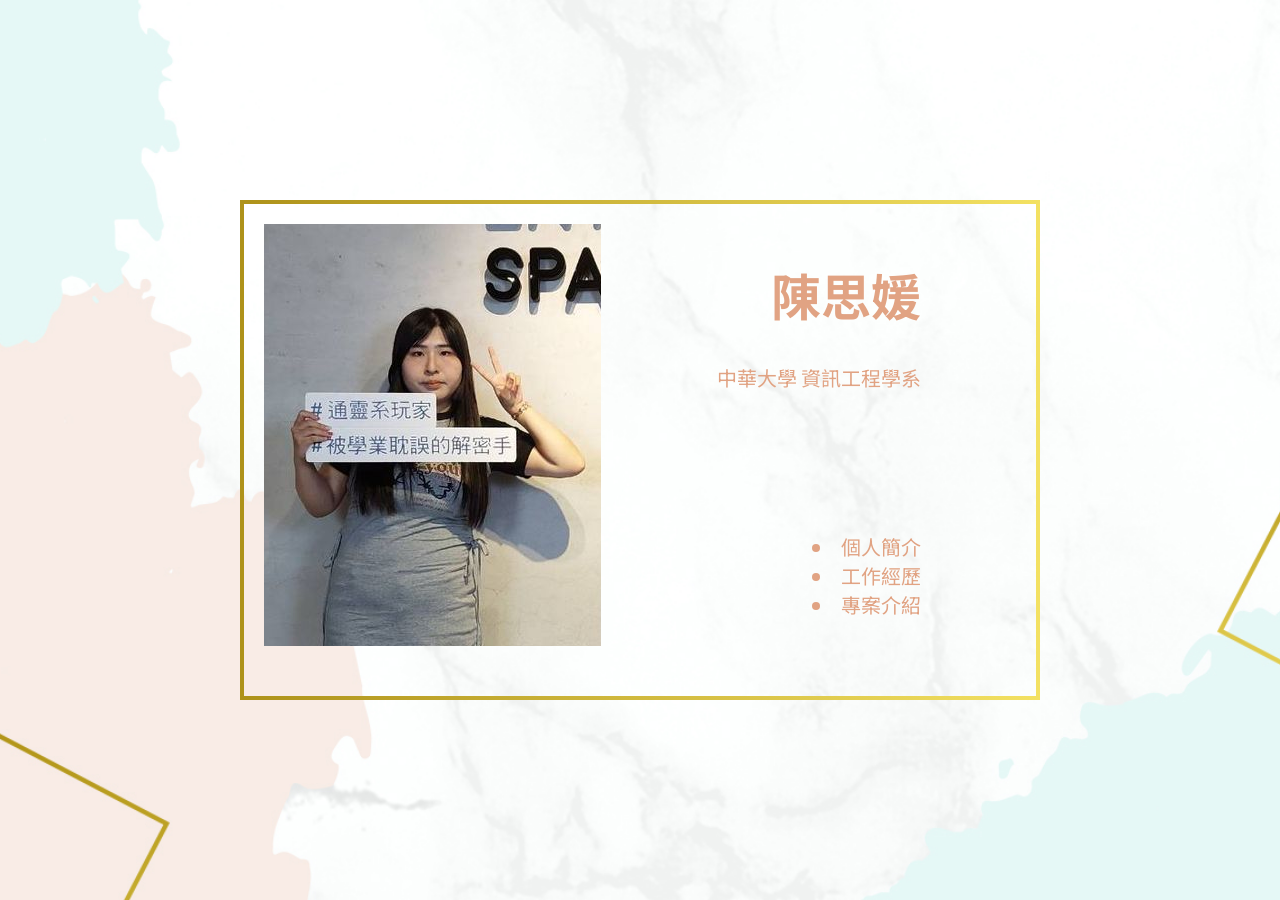
==== index.html @ 64843d7c "[+] 新增面試簡報" ====
<!DOCTYPE html>
<html lang="zh-Hant">
  <head>
    <meta charset="UTF-8" />
    <meta name="viewport" content="width=device-width, initial-scale=1.0" />
    <title>面試簡報</title>
    <link rel="stylesheet" href="style.css" />
    <link
      rel="stylesheet"
      href="https://fonts.googleapis.com/css2?family=Noto+Sans+TC:wght@400;700&display=swap"
    />
  </head>
  <body>
    <!-- 投影片容器 -->
    <div class="slides-container">
      <!-- 第一頁 -->
      <div class="slide active">
        <div id="me" style="display: flex; justify-content: flex-start">
          <img
            src="img/myphoto.png"
            alt="我的照片"
            style="margin-right: 20px"
          />
          <div class="about-me cover">
            <h1>陳思媛</h1>
            <p class="subtitle">中華大學 資訊工程學系</p>
            <div class="spacer"></div>
            <div>
              <ul>
                <li>個人簡介</li>
                <li>工作經歷</li>
                <li>專案介紹</li>
              </ul>
            </div>
          </div>
        </div>
      </div>

      <!-- 第一頁: 個人簡介 -->
      <div class="slide">
        <h2>About MySelf</h2>
        <div class="highlight-block">
          <p>
            我是陳思媛，畢業於中華大學資訊工程學系，求學至今共累積2份科技相關實習與工作經歷，類型包含遊戲軟體開發、IT教育訓練中心工讀生。
          </p>
          <p>
            喜歡學習新事物，大學曾自學Python、C#、Unity等程式語言與軟體，並獨自一人製作1個解謎遊戲。擅長邏輯推理與程式設計，最高紀錄曾1個月完成28項功能。
          </p>
        </div>
        <h2>Education</h2>
        <div class="introduce-item">
          <img src="img/education-icon.png" alt="" class="icon" />
          <p>中華大學 資訊工程學系</p>
        </div>
        <h2>Skill</h2>
        <div class="introduce-item">
          <img src="img/skill-icon.png" alt="" class="icon" />
          <p>‧Unity‧C#‧Html‧Css‧Javascript‧Git‧Svn</p>
        </div>
      </div>

      <!-- 第二頁: 工作經歷 -->
      <div class="slide">
        <h2>Work Experience</h2>
        <div class="experience-item">
          <img src="img/work-icon.png" alt="" class="icon" />
          <p>
            <span style="font-weight: bold"
              >天火數位股份有限公司 - 遊戲工程師</span
            >
            <br /><span class="date-text">OCT 2022 - APR 2024</span
            ><br />擔任遊戲開發工程師，使用C#和Unity開發遊戲前端UI以及系統，並協助維護公司舊專案。
            <br />工作時會和美術、企劃等部門同事進行合作，有豐富的團隊合作經驗。
            <br />每個月都準時完成主管交辦的工作事項。
            <br />在崗期間也常為團隊提出如增加元素、優化、行銷等意見。 <br />
          </p>
        </div>
        <br />
        <div class="experience-item">
          <img src="img/work-icon.png" alt="" class="icon" />
          <p>
            <span style="font-weight: bold">恆逸教育訓練中心 - 資訊工讀生</span>
            <br /><span class="date-text">APR 2017 - APR 2018</span
            ><br />擔任資訊工讀生，協助講師準備上課前置工作、收尾工作、列印教材等等。並完成主管交辦之項目。
          </p>
        </div>
      </div>
      <div class="slide">
        <h2>First Project - MOBA遊戲開發</h2>
        <p class="subtitle">參與內容</p>
        <li class="list">協助重構遊戲底層UI機制</li>
        <li class="list">製作將近10個遊戲新系統</li>
        <li class="list">重構40幾個戰鬥HUD</li>
        <li class="list">協助製作6種語言切換設定</li>
        <li class="list">協助舉辦六都王牌爭霸戰</li>
        <li class="list">製作將近10個遊戲新系統</li>
        <li class="list">協助參與2023電玩電競展並擔任小組組長</li>
        <br />
        <p class="subtitle">專案成績</p>
        <ul>
          <li class="list">獲得2023台灣原創遊戲大賞佳作</li>
          <li class="list">弘光大學電競隊主要練習項目</li>
          <li class="list">粉絲專頁1000多人追蹤</li>
        </ul>
      </div>
      <div class="slide">
        <h2>Second Project - ARPG遊戲專案重啟</h2>
        <p class="subtitle">參與內容</p>
        <li class="list">與台、日、泰3間營運公司合作，依照版本完成甲方需求</li>
        <li class="list">修正2017-2022版本升級帶來的錯誤</li>
        <li class="list">新增新的遊戲登入UI</li>
        <li class="list">協助維護上市專案</li>
        <br />
        <p class="subtitle">專案成績</p>
        <ul>
          <li class="list">日本超過100萬人預約</li>
          <li class="list">日本首日流水超過10萬</li>
        </ul>
      </div>

      <div class="slide">
        <div id="me" style="display: flex; justify-content: flex-start">
          <img
            src="img/myphoto.png"
            alt="我的照片"
            style="margin-right: 20px"
          />
          <div class="about-me last">
            <h1>適任的理由</h1>
            <div class="highlight-block">
              <p>學習速度快、適應能力強，契合企業文化</p>
            </div>
            <br />
            <div class="highlight-block">
              <p>前份工作使用C#，能較快上手維護公司專案，符合職務需要</p>
            </div>
            <br />
            <div class="highlight-block">
              <p>與不同部門合作過，善於團隊合作</p>
            </div>
          </div>
        </div>
      </div>
    </div>

    <script src="script.js"></script>
  </body>
</html>
---- style.css ----
/* 全局樣式 */
html,
body {
  height: 100%;
  margin: 0;
  padding: 0;
}

body {
  background-image: url(img/background.jpg);
  background-repeat: no-repeat;
  background-size: cover;
  background-position: center;
  font-family: "Noto Sans TC", sans-serif; /* 使用 Noto Sans TC 思源黑體 */
  display: flex;
  justify-content: center;
  align-items: center;
}

.slides-container {
  position: relative;
  width: 800px;
  height: 500px;
  background-size: cover;
  background-position: center;
  overflow: hidden;
  /* 移除 margin:auto; 因為 flex 居中 */
}

.slide {
  width: 100%;
  height: 100%;
  position: absolute;
  top: 0;
  left: 100%;
  transition: left 0.5s ease-in-out;
  padding: 20px;
  box-sizing: border-box;
  border: 4px solid;
  border-image: linear-gradient(to right, #ae921a, #f3e162) 1;
}

.slide.active {
  left: 0;
}

.slide h1 {
  color: #e1a383;
  font-size: 50px;
}

.slide h2 {
  color: #e1a383;
  font-size: 35px;
  margin: 10px 0px;
}

.slide p.subtitle {
  color: #e1a383;
  font-size: 20px;
}

.slide p {
  color: #858585;
  font-size: 17px;
  margin: 10px 0px;
}

.about-me.cover {
  width: 300px;
  color: #e1a383;
  text-align: right;
}

.slide img {
  max-width: 100%;
  height: auto;
}

.spacer {
  height: 100px;
  background-color: transparent;
  margin: 20px 0;
}

.highlight-block {
  background-color: #e1a383; /* 背景顏色 */
  border-radius: 15px; /* 圓角半徑 */
  padding: 10px; /* 內邊距，確保文本不會緊貼邊緣 */
  margin: 0;
  box-shadow: 0 2px 4px rgba(0, 0, 0, 0.1);
}

.highlight-block p {
  color: #ffffff;
}

.introduce-item {
  display: flex;
  align-items: center; /* 垂直居中對齊 */
}

.icon {
  height: 30px;
  width: 30px;
  margin-right: 5px;
}

.experience-item {
  display: flex;
  align-items: flex-start; /* 將內容對齊頂部 */
}

.experience-item p {
  margin: 0; /* 移除 p 元素的默認外邊距 */
}

.date-text {
  font-size: 15px;
  color: #b4b2b2;
}

ul {
  list-style-position: inside;
  padding: 0;
  margin: 0;
  font-size: 20px;
}

li.list {
  color: #858585;
  padding: 1px;
  font-size: 17px;
}

.about-me.last {
  color: #e1a383;
  text-align: left;
}
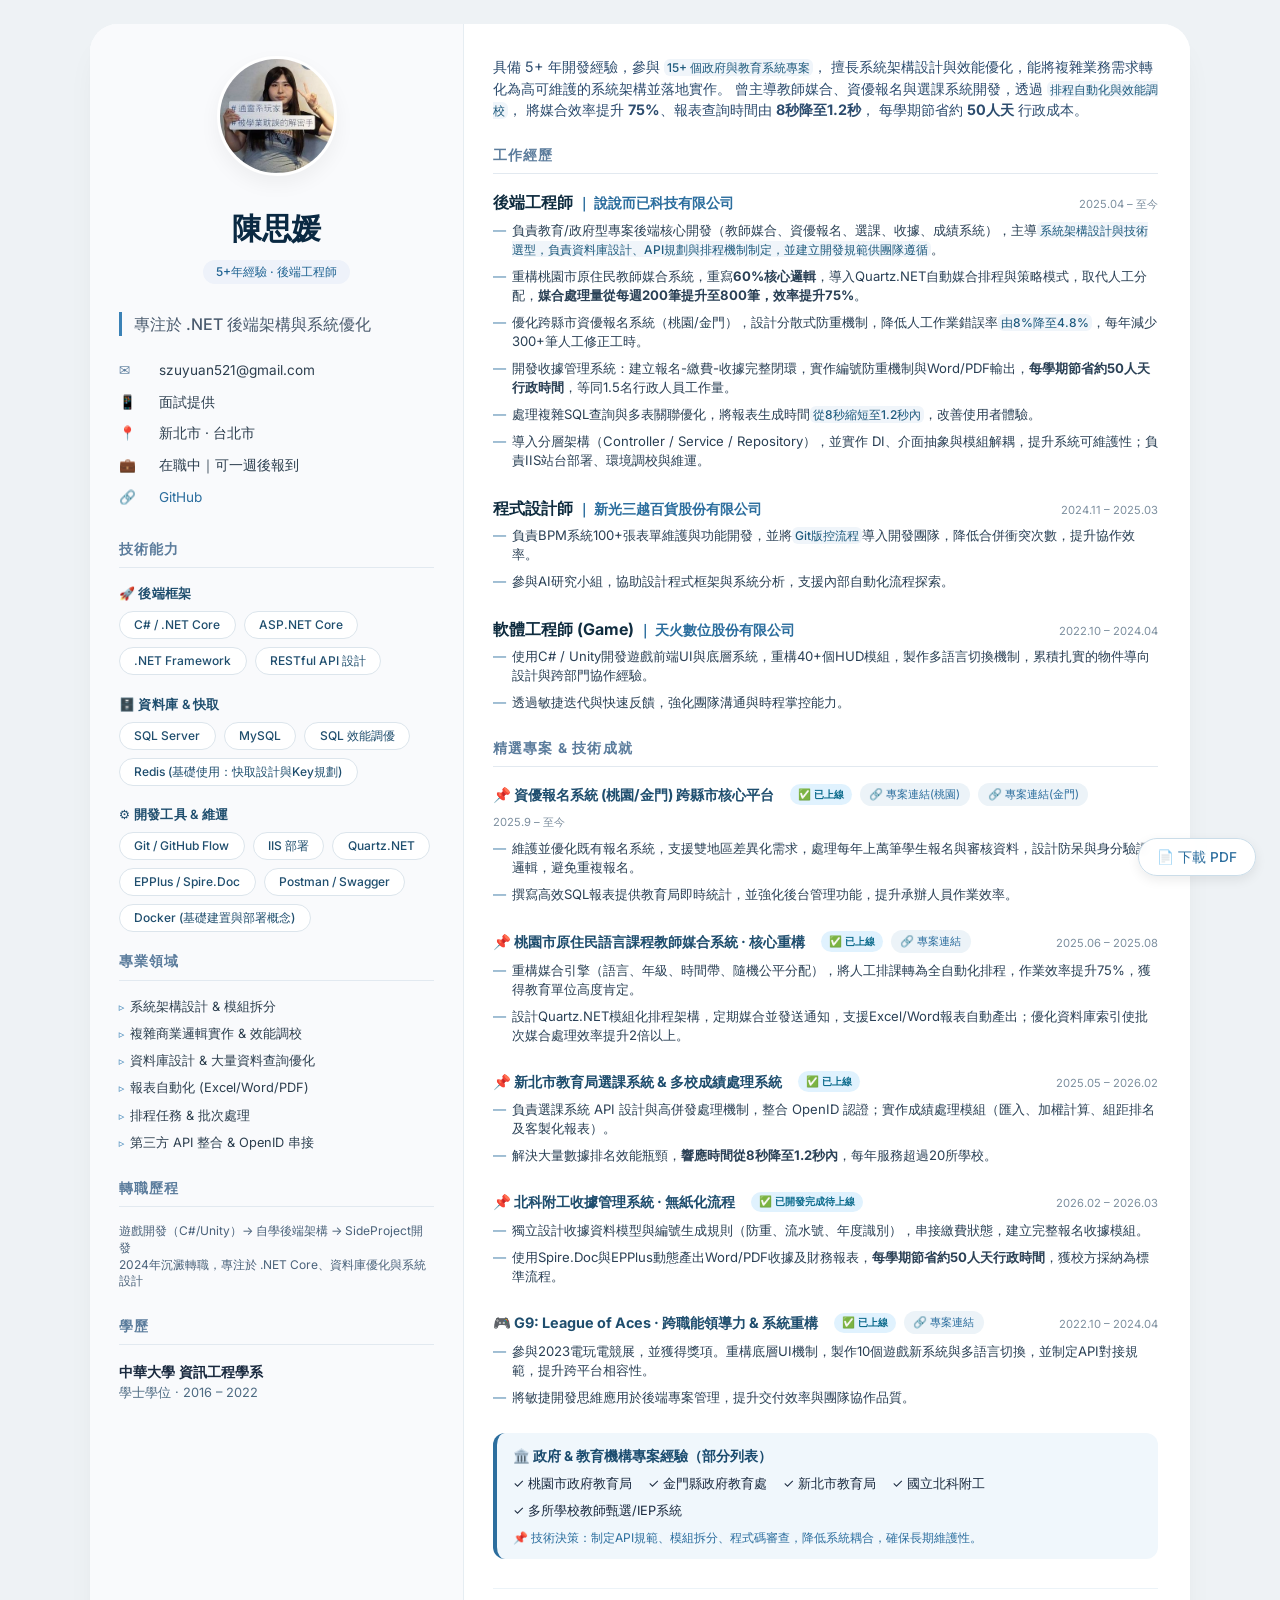
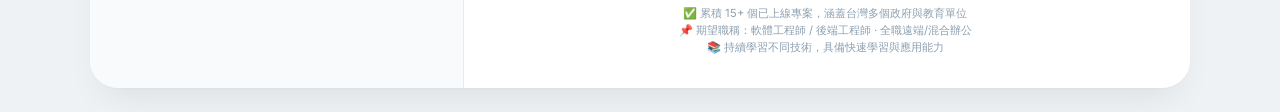
==== commit fd66e918: "[!] 更新網頁名稱" ====
--- a/index.html
+++ b/index.html
@@ -1,148 +1,799 @@
 <!DOCTYPE html>
-<html lang="zh-Hant">
+<html lang="zh-TW">
   <head>
     <meta charset="UTF-8" />
-    <meta name="viewport" content="width=device-width, initial-scale=1.0" />
-    <title>面試簡報</title>
-    <link rel="stylesheet" href="style.css" />
+    <meta
+      name="viewport"
+      content="width=device-width, initial-scale=1.0, viewport-fit=cover"
+    />
+    <title>陳思媛 · 後端工程師履歷</title>
+    <link rel="preconnect" href="https://fonts.googleapis.com" />
+    <link rel="preconnect" href="https://fonts.gstatic.com" crossorigin />
     <link
+      href="https://fonts.googleapis.com/css2?family=Inter:opsz,wght@14..32,300;14..32,400;14..32,500;14..32,600;14..32,700&display=swap"
       rel="stylesheet"
-      href="https://fonts.googleapis.com/css2?family=Noto+Sans+TC:wght@400;700&display=swap"
     />
+    <style>
+      * {
+        margin: 0;
+        padding: 0;
+        box-sizing: border-box;
+      }
+
+      body {
+        background: #eef2f5;
+        font-family: "Inter", system-ui, -apple-system, "Segoe UI", Roboto,
+          "Helvetica Neue", sans-serif;
+        line-height: 1.5;
+        color: #1a2a3f;
+        padding: 24px 16px;
+      }
+
+      .resume {
+        max-width: 1100px;
+        margin: 0 auto;
+        background: #ffffff;
+        border-radius: 28px;
+        box-shadow: 0 20px 35px -12px rgba(0, 0, 0, 0.08),
+          0 1px 2px rgba(0, 0, 0, 0.02);
+        overflow: hidden;
+      }
+
+      /* PDF 按鈕固定右下角，不遮擋內容 */
+      .pdf-btn {
+        position: fixed;
+        bottom: 24px;
+        right: 24px;
+        background: rgba(255, 255, 255, 0.95);
+        backdrop-filter: blur(4px);
+        border: 1px solid #cbdde9;
+        border-radius: 40px;
+        padding: 8px 18px;
+        font-size: 0.85rem;
+        font-weight: 500;
+        color: #2c6e9e;
+        cursor: pointer;
+        transition: 0.2s;
+        z-index: 1000;
+        text-decoration: none;
+        display: inline-flex;
+        align-items: center;
+        gap: 8px;
+        font-family: inherit;
+        box-shadow: 0 4px 12px rgba(0, 0, 0, 0.08);
+      }
+      .pdf-btn:hover {
+        background: #eef2f5;
+        border-color: #8fb4cf;
+        box-shadow: 0 6px 14px rgba(0, 0, 0, 0.1);
+      }
+      @media print {
+        .pdf-btn {
+          display: none;
+        }
+        body {
+          padding: 0;
+          background: white;
+        }
+        .resume {
+          box-shadow: none;
+          border-radius: 0;
+        }
+        .sidebar {
+          -webkit-print-color-adjust: exact;
+          print-color-adjust: exact;
+        }
+      }
+
+      .resume-inner {
+        display: grid;
+        grid-template-columns: 34% 66%;
+      }
+
+      .sidebar {
+        background: #f9fafc;
+        padding: 2rem 1.8rem;
+        border-right: 1px solid #e6edf2;
+      }
+
+      .main {
+        padding: 2rem 2rem 2rem 1.8rem;
+        background: #ffffff;
+      }
+
+      .avatar {
+        text-align: center;
+        margin-bottom: 1.5rem;
+      }
+      .avatar-img {
+        width: 120px;
+        height: 120px;
+        object-fit: cover;
+        border-radius: 50%;
+        border: 3px solid white;
+        box-shadow: 0 8px 20px rgba(0, 0, 0, 0.05);
+        background: #e2e8f0;
+      }
+      .avatar-placeholder {
+        width: 120px;
+        height: 120px;
+        background: #dce5ec;
+        border-radius: 50%;
+        margin: 0 auto;
+        display: flex;
+        align-items: center;
+        justify-content: center;
+        color: #7f8c8d;
+        font-size: 0.8rem;
+      }
+
+      .name-title h1 {
+        font-size: 1.9rem;
+        font-weight: 700;
+        letter-spacing: -0.02em;
+        color: #0a2942;
+        margin-bottom: 0.4rem;
+        text-align: center;
+      }
+
+      .badge {
+        display: inline-block;
+        background: #eef2fa;
+        color: #1f6392;
+        font-size: 0.75rem;
+        font-weight: 500;
+        padding: 0.2rem 0.8rem;
+        border-radius: 20px;
+        margin-bottom: 1rem;
+      }
+
+      .title {
+        font-size: 1rem;
+        font-weight: 500;
+        color: #4a5b6e;
+        border-left: 3px solid #3b82b6;
+        padding-left: 0.75rem;
+        margin: 0.75rem 0 1rem 0;
+      }
+
+      .contact-info {
+        margin: 1.5rem 0 2rem 0;
+      }
+
+      .contact-item {
+        display: flex;
+        align-items: center;
+        gap: 0.75rem;
+        font-size: 0.85rem;
+        color: #2c3e4e;
+        margin-bottom: 0.7rem;
+        flex-wrap: wrap;
+      }
+
+      .contact-icon {
+        min-width: 28px;
+        color: #5e7e9e;
+      }
+
+      .section-title {
+        font-weight: 700;
+        font-size: 0.85rem;
+        text-transform: uppercase;
+        letter-spacing: 1.2px;
+        color: #5b7c9c;
+        margin: 1.6rem 0 1rem 0;
+        border-bottom: 1.5px solid #e2e9f0;
+        padding-bottom: 0.5rem;
+      }
+
+      .skill-group {
+        margin-bottom: 1.2rem;
+      }
+      .skill-group-title {
+        font-weight: 600;
+        font-size: 0.8rem;
+        color: #1f4e6e;
+        margin-bottom: 0.5rem;
+        letter-spacing: 0.3px;
+      }
+      .skill-tags {
+        display: flex;
+        flex-wrap: wrap;
+        gap: 8px;
+      }
+      .skill-tag {
+        background: white;
+        border: 1px solid #dce5ec;
+        padding: 0.25rem 0.9rem;
+        border-radius: 30px;
+        font-size: 0.75rem;
+        font-weight: 500;
+        color: #1f4e6e;
+      }
+      .skill-tag.self-learn {
+        background: #f0f5fa;
+        border-color: #cbdde9;
+        font-style: normal;
+        position: relative;
+      }
+      .tech-list {
+        list-style: none;
+        margin-top: 0.5rem;
+      }
+      .tech-list li {
+        font-size: 0.8rem;
+        margin-bottom: 0.5rem;
+        color: #2c3e4e;
+        display: flex;
+        align-items: baseline;
+        gap: 6px;
+      }
+      .tech-list li::before {
+        content: "▹";
+        color: #3b82b6;
+        font-size: 0.7rem;
+      }
+
+      .job-item,
+      .project-item {
+        margin-bottom: 1.6rem;
+      }
+
+      .job-header {
+        display: flex;
+        justify-content: space-between;
+        align-items: baseline;
+        flex-wrap: wrap;
+        margin-bottom: 0.3rem;
+        gap: 6px;
+      }
+
+      .job-title {
+        font-weight: 700;
+        font-size: 1rem;
+        color: #0f2c3f;
+      }
+
+      .company {
+        font-weight: 600;
+        color: #2c6e9e;
+        font-size: 0.85rem;
+      }
+
+      .date {
+        font-size: 0.7rem;
+        color: #7d8f9f;
+        font-weight: 400;
+        white-space: nowrap;
+      }
+
+      .job-description ul,
+      .project-description ul {
+        list-style: none;
+        margin-top: 0.4rem;
+      }
+
+      .job-description li,
+      .project-description li {
+        font-size: 0.82rem;
+        color: #2a4055;
+        margin-bottom: 0.5rem;
+        position: relative;
+        padding-left: 1.2rem;
+        line-height: 1.45;
+      }
+
+      .job-description li::before,
+      .project-description li::before {
+        content: "—";
+        position: absolute;
+        left: 0;
+        color: #6797b9;
+        font-weight: 500;
+      }
+
+      .highlight {
+        background: #f0f5fa;
+        padding: 0.05rem 0.2rem;
+        border-radius: 6px;
+        font-weight: 500;
+        font-size: 0.75rem;
+        color: #1e5a7d;
+      }
+
+      .live-badge {
+        background: #e0f2fe;
+        color: #0c6b8c;
+        font-size: 0.65rem;
+        font-weight: 600;
+        padding: 0.15rem 0.5rem;
+        border-radius: 30px;
+        margin-left: 0.5rem;
+        vertical-align: middle;
+        display: inline-block;
+      }
+
+      .project-header {
+        display: flex;
+        justify-content: space-between;
+        flex-wrap: wrap;
+        align-items: baseline;
+        margin-bottom: 0.5rem;
+        gap: 8px;
+      }
+
+      .project-name {
+        font-weight: 700;
+        font-size: 0.9rem;
+        color: #1f4e6e;
+        display: flex;
+        align-items: center;
+        flex-wrap: wrap;
+        gap: 8px;
+      }
+
+      .project-link {
+        font-size: 0.7rem;
+        font-weight: normal;
+        background: #ecf3f8;
+        padding: 0.2rem 0.6rem;
+        border-radius: 30px;
+        text-decoration: none;
+        color: #2c6e9e;
+        transition: 0.2s;
+      }
+      .project-link:hover {
+        background: #d4e2ed;
+        color: #0f4c6e;
+      }
+
+      .footer-note {
+        margin-top: 1.8rem;
+        font-size: 0.7rem;
+        color: #8da0b0;
+        text-align: center;
+        border-top: 1px solid #ecf3f8;
+        padding-top: 1rem;
+      }
+
+      @media (max-width: 780px) {
+        body {
+          padding: 16px;
+        }
+        .resume-inner {
+          grid-template-columns: 1fr;
+        }
+        .sidebar {
+          border-right: 0;
+          border-bottom: 1px solid #e6edf2;
+          padding: 1.5rem;
+        }
+        .main {
+          padding: 1.5rem;
+        }
+        .name-title h1 {
+          font-size: 1.7rem;
+        }
+        .avatar-img {
+          width: 100px;
+          height: 100px;
+        }
+        .date {
+          white-space: normal;
+        }
+        /* 手機上按鈕稍微縮小間距 */
+        .pdf-btn {
+          bottom: 16px;
+          right: 16px;
+          padding: 6px 14px;
+          font-size: 0.75rem;
+        }
+      }
+    </style>
   </head>
   <body>
-    <!-- 投影片容器 -->
-    <div class="slides-container">
-      <!-- 第一頁 -->
-      <div class="slide active">
-        <div id="me" style="display: flex; justify-content: flex-start">
-          <img
-            src="img/myphoto.png"
-            alt="我的照片"
-            style="margin-right: 20px"
-          />
-          <div class="about-me cover">
+    <div class="resume">
+      <div class="pdf-btn" id="printResumeBtn">📄 下載 PDF</div>
+      <div class="resume-inner">
+        <!-- 左側欄 -->
+        <div class="sidebar">
+          <div class="avatar">
+            <img
+              class="avatar-img"
+              src="img/headshot.png"
+              alt="陳思媛"
+              onerror="this.onerror=null; this.parentElement.innerHTML='<div class=\'avatar-placeholder\'><span>📷 陳思媛</span></div>';"
+            />
+          </div>
+          <div class="name-title">
             <h1>陳思媛</h1>
-            <p class="subtitle">中華大學 資訊工程學系</p>
-            <div class="spacer"></div>
-            <div>
+            <div style="text-align: center">
+              <span class="badge">5+年經驗 · 後端工程師</span>
+            </div>
+            <div class="title">專注於 .NET 後端架構與系統優化</div>
+          </div>
+
+          <div class="contact-info">
+            <div class="contact-item">
+              <span class="contact-icon">✉️</span> szuyuan521@gmail.com
+            </div>
+            <div class="contact-item">
+              <span class="contact-icon">📱</span> 面試提供
+            </div>
+            <div class="contact-item">
+              <span class="contact-icon">📍</span> 新北市 · 台北市
+            </div>
+            <div class="contact-item">
+              <span class="contact-icon">💼</span> 在職中｜可一週後報到
+            </div>
+            <div class="contact-item">
+              <span class="contact-icon">🔗</span>
+              <a
+                href="https://github.com/szuyuan521"
+                style="text-decoration: none; color: #2c6e9e"
+                target="_blank"
+                >GitHub</a
+              >
+            </div>
+          </div>
+
+          <!-- 技能分組 -->
+          <div class="section-title">技術能力</div>
+
+          <div class="skill-group">
+            <div class="skill-group-title">🚀 後端框架</div>
+            <div class="skill-tags">
+              <span class="skill-tag">C# / .NET Core</span>
+              <span class="skill-tag">ASP.NET Core</span>
+              <span class="skill-tag">.NET Framework</span>
+              <span class="skill-tag">RESTful API 設計</span>
+            </div>
+          </div>
+
+          <div class="skill-group">
+            <div class="skill-group-title">🗄️ 資料庫 & 快取</div>
+            <div class="skill-tags">
+              <span class="skill-tag">SQL Server</span>
+              <span class="skill-tag">MySQL</span>
+              <span class="skill-tag">SQL 效能調優</span>
+              <span class="skill-tag">Redis (基礎使用：快取設計與Key規劃)</span>
+            </div>
+          </div>
+
+          <div class="skill-group">
+            <div class="skill-group-title">⚙️ 開發工具 & 維運</div>
+            <div class="skill-tags">
+              <span class="skill-tag">Git / GitHub Flow</span>
+              <span class="skill-tag">IIS 部署</span>
+              <span class="skill-tag">Quartz.NET</span>
+              <span class="skill-tag">EPPlus / Spire.Doc</span>
+              <span class="skill-tag">Postman / Swagger</span>
+              <span class="skill-tag skill-tag"
+                >Docker (基礎建置與部署概念)</span
+              >
+            </div>
+          </div>
+
+          <div class="section-title" style="margin-top: 1rem">專業領域</div>
+          <ul class="tech-list">
+            <li>系統架構設計 & 模組拆分</li>
+            <li>複雜商業邏輯實作 & 效能調校</li>
+            <li>資料庫設計 & 大量資料查詢優化</li>
+            <li>報表自動化 (Excel/Word/PDF)</li>
+            <li>排程任務 & 批次處理</li>
+            <li>第三方 API 整合 & OpenID 串接</li>
+          </ul>
+
+          <div class="section-title">轉職歷程</div>
+          <div
+            style="
+              font-size: 0.75rem;
+              color: #4a627a;
+              margin-bottom: 1rem;
+              line-height: 1.4;
+            "
+          >
+            遊戲開發（C#/Unity）→ 自學後端架構 → SideProject開發<br />
+            2024年沉澱轉職，專注於 .NET Core、資料庫優化與系統設計
+          </div>
+
+          <div class="section-title">學歷</div>
+          <div style="margin-top: 0.2rem">
+            <div style="font-weight: 600; font-size: 0.9rem">
+              中華大學 資訊工程學系
+            </div>
+            <div style="font-size: 0.8rem; color: #4d6a82">
+              學士學位 · 2016 – 2022
+            </div>
+          </div>
+        </div>
+
+        <!-- 右側主要內容 -->
+        <div class="main">
+          <div style="margin-bottom: 1.5rem">
+            <p style="font-size: 0.9rem; color: #2c4c6e; line-height: 1.5">
+              具備 5+ 年開發經驗，參與
+              <strong class="highlight">15+ 個政府與教育系統專案</strong>，
+              擅長系統架構設計與效能優化，能將複雜業務需求轉化為高可維護的系統架構並落地實作。
+              曾主導教師媒合、資優報名與選課系統開發，透過
+              <span class="highlight">排程自動化與效能調校</span>，
+              將媒合效率提升 <strong>75%</strong>、報表查詢時間由
+              <strong>8秒降至1.2秒</strong>， 每學期節省約
+              <strong>50人天</strong> 行政成本。
+            </p>
+          </div>
+
+          <div class="section-title" style="margin-top: 0">工作經歷</div>
+
+          <div class="job-item">
+            <div class="job-header">
+              <div>
+                <span class="job-title">後端工程師</span>
+                <span class="company">｜ 說說而已科技有限公司</span>
+              </div>
+              <div class="date">2025.04 – 至今</div>
+            </div>
+            <div class="job-description">
               <ul>
-                <li>個人簡介</li>
-                <li>工作經歷</li>
-                <li>專案介紹</li>
+                <li>
+                  負責教育/政府型專案後端核心開發（教師媒合、資優報名、選課、收據、成績系統），主導<span
+                    class="highlight"
+                    >系統架構設計與技術選型，負責資料庫設計、API規劃與排程機制制定，並建立開發規範供團隊遵循</span
+                  >。
+                </li>
+                <li>
+                  重構桃園市原住民教師媒合系統，重寫<strong>60%核心邏輯</strong>，導入Quartz.NET自動媒合排程與策略模式，取代人工分配，<strong>媒合處理量從每週200筆提升至800筆，效率提升75%</strong>。
+                </li>
+                <li>
+                  優化跨縣市資優報名系統（桃園/金門），設計分散式防重機制，降低人工作業錯誤率<span
+                    class="highlight"
+                    >由8%降至4.8%</span
+                  >，每年減少300+筆人工修正工時。
+                </li>
+                <li>
+                  開發收據管理系統：建立報名-繳費-收據完整閉環，實作編號防重機制與Word/PDF輸出，<strong>每學期節省約50人天行政時間</strong>，等同1.5名行政人員工作量。
+                </li>
+                <li>
+                  處理複雜SQL查詢與多表關聯優化，將報表生成時間<span
+                    class="highlight"
+                    >從8秒縮短至1.2秒內</span
+                  >，改善使用者體驗。
+                </li>
+                <li>
+                  導入分層架構（Controller / Service / Repository），並實作
+                  DI、介面抽象與模組解耦，提升系統可維護性；負責IIS站台部署、環境調校與維運。
+                </li>
               </ul>
             </div>
           </div>
-        </div>
-      </div>
-
-      <!-- 第一頁: 個人簡介 -->
-      <div class="slide">
-        <h2>About MySelf</h2>
-        <div class="highlight-block">
-          <p>
-            我是陳思媛，畢業於中華大學資訊工程學系，求學至今共累積2份科技相關實習與工作經歷，類型包含遊戲軟體開發、IT教育訓練中心工讀生。
-          </p>
-          <p>
-            喜歡學習新事物，大學曾自學Python、C#、Unity等程式語言與軟體，並獨自一人製作1個解謎遊戲。擅長邏輯推理與程式設計，最高紀錄曾1個月完成28項功能。
-          </p>
-        </div>
-        <h2>Education</h2>
-        <div class="introduce-item">
-          <img src="img/education-icon.png" alt="" class="icon" />
-          <p>中華大學 資訊工程學系</p>
-        </div>
-        <h2>Skill</h2>
-        <div class="introduce-item">
-          <img src="img/skill-icon.png" alt="" class="icon" />
-          <p>‧Unity‧C#‧Html‧Css‧Javascript‧Git‧Svn</p>
-        </div>
-      </div>
-
-      <!-- 第二頁: 工作經歷 -->
-      <div class="slide">
-        <h2>Work Experience</h2>
-        <div class="experience-item">
-          <img src="img/work-icon.png" alt="" class="icon" />
-          <p>
-            <span style="font-weight: bold"
-              >天火數位股份有限公司 - 遊戲工程師</span
+
+          <div class="job-item">
+            <div class="job-header">
+              <div>
+                <span class="job-title">程式設計師</span>
+                <span class="company">｜ 新光三越百貨股份有限公司</span>
+              </div>
+              <div class="date">2024.11 – 2025.03</div>
+            </div>
+            <div class="job-description">
+              <ul>
+                <li>
+                  負責BPM系統100+張表單維護與功能開發，並將<span
+                    class="highlight"
+                    >Git版控流程</span
+                  >導入開發團隊，降低合併衝突次數，提升協作效率。
+                </li>
+                <li>
+                  參與AI研究小組，協助設計程式框架與系統分析，支援內部自動化流程探索。
+                </li>
+              </ul>
+            </div>
+          </div>
+
+          <div class="job-item">
+            <div class="job-header">
+              <div>
+                <span class="job-title">軟體工程師 (Game)</span>
+                <span class="company">｜ 天火數位股份有限公司</span>
+              </div>
+              <div class="date">2022.10 – 2024.04</div>
+            </div>
+            <div class="job-description">
+              <ul>
+                <li>
+                  使用C# /
+                  Unity開發遊戲前端UI與底層系統，重構40+個HUD模組，製作多語言切換機制，累積扎實的物件導向設計與跨部門協作經驗。
+                </li>
+                <li>透過敏捷迭代與快速反饋，強化團隊溝通與時程掌控能力。</li>
+              </ul>
+            </div>
+          </div>
+
+          <div class="section-title">精選專案 & 技術成就</div>
+
+          <!-- 1. 資優報名系統 -->
+          <div class="project-item">
+            <div class="project-header">
+              <div class="project-name">
+                📌 資優報名系統 (桃園/金門) 跨縣市核心平台
+                <span class="live-badge">✅ 已上線</span>
+                <a
+                  class="project-link"
+                  href="https://www.giftedness.tyc.edu.tw/"
+                  target="_blank"
+                  rel="noopener noreferrer"
+                  >🔗 專案連結(桃園)</a
+                >
+                <a
+                  class="project-link"
+                  href="https://gti.km.edu.tw/"
+                  target="_blank"
+                  rel="noopener noreferrer"
+                  >🔗 專案連結(金門)</a
+                >
+              </div>
+              <div class="date">2025.9 – 至今</div>
+            </div>
+            <div class="project-description">
+              <ul>
+                <li>
+                  維護並優化既有報名系統，支援雙地區差異化需求，處理每年上萬筆學生報名與審核資料，設計防呆與身分驗證邏輯，避免重複報名。
+                </li>
+                <li>
+                  撰寫高效SQL報表提供教育局即時統計，並強化後台管理功能，提升承辦人員作業效率。
+                </li>
+              </ul>
+            </div>
+          </div>
+
+          <!-- 2. 教師媒合系統 -->
+          <div class="project-item">
+            <div class="project-header">
+              <div class="project-name">
+                📌 桃園市原住民語言課程教師媒合系統 · 核心重構
+                <span class="live-badge">✅ 已上線</span>
+                <a
+                  class="project-link"
+                  href="https://match.caes.tyc.edu.tw/"
+                  target="_blank"
+                  rel="noopener noreferrer"
+                  >🔗 專案連結</a
+                >
+              </div>
+              <div class="date">2025.06 – 2025.08</div>
+            </div>
+            <div class="project-description">
+              <ul>
+                <li>
+                  重構媒合引擎（語言、年級、時間帶、隨機公平分配），將人工排課轉為全自動化排程，作業效率提升75%，獲得教育單位高度肯定。
+                </li>
+                <li>
+                  設計Quartz.NET模組化排程架構，定期媒合並發送通知，支援Excel/Word報表自動產出；優化資料庫索引使批次媒合處理效率提升2倍以上。
+                </li>
+              </ul>
+            </div>
+          </div>
+
+          <!-- 3. 選課 & 成績系統 -->
+          <div class="project-item">
+            <div class="project-header">
+              <div class="project-name">
+                📌 新北市教育局選課系統 & 多校成績處理系統
+                <span class="live-badge">✅ 已上線</span>
+              </div>
+              <div class="date">2025.05 – 2026.02</div>
+            </div>
+            <div class="project-description">
+              <ul>
+                <li>
+                  負責選課系統 API 設計與高併發處理機制，整合 OpenID
+                  認證；實作成績處理模組（匯入、加權計算、組距排名及客製化報表）。
+                </li>
+                <li>
+                  解決大量數據排名效能瓶頸，<strong>響應時間從8秒降至1.2秒內</strong>，每年服務超過20所學校。
+                </li>
+              </ul>
+            </div>
+          </div>
+
+          <!-- 4. 收據系統 -->
+          <div class="project-item">
+            <div class="project-header">
+              <div class="project-name">
+                📌 北科附工收據管理系統 · 無紙化流程
+                <span class="live-badge">✅ 已開發完成待上線</span>
+              </div>
+              <div class="date">2026.02 – 2026.03</div>
+            </div>
+            <div class="project-description">
+              <ul>
+                <li>
+                  獨立設計收據資料模型與編號生成規則（防重、流水號、年度識別），串接繳費狀態，建立完整報名收據模組。
+                </li>
+                <li>
+                  使用Spire.Doc與EPPlus動態產出Word/PDF收據及財務報表，<strong>每學期節省約50人天行政時間</strong>，獲校方採納為標準流程。
+                </li>
+              </ul>
+            </div>
+          </div>
+
+          <!-- 5. 遊戲專案 -->
+          <div class="project-item">
+            <div class="project-header">
+              <div class="project-name">
+                🎮 G9: League of Aces · 跨職能領導力 & 系統重構
+                <span class="live-badge">✅ 已上線</span>
+                <a
+                  class="project-link"
+                  href="https://store.steampowered.com/app/2247200/G9League_of_Aces/"
+                  target="_blank"
+                  rel="noopener noreferrer"
+                  >🔗 專案連結</a
+                >
+              </div>
+              <div class="date">2022.10 – 2024.04</div>
+            </div>
+            <div class="project-description">
+              <ul>
+                <li>
+                  參與2023電玩電競展，並獲得獎項。重構底層UI機制，製作10個遊戲新系統與多語言切換，並制定API對接規範，提升跨平台相容性。
+                </li>
+                <li>
+                  將敏捷開發思維應用於後端專案管理，提升交付效率與團隊協作品質。
+                </li>
+              </ul>
+            </div>
+          </div>
+
+          <!-- 政府專案與架構能力合併區塊 -->
+          <div
+            style="
+              margin-top: 1rem;
+              background: #f0f7fc;
+              border-left: 4px solid #2c6e9e;
+              padding: 0.8rem 1rem;
+              border-radius: 12px;
+            "
+          >
+            <div style="font-weight: 700; font-size: 0.85rem; color: #1a4b6e">
+              🏛️ 政府 & 教育機構專案經驗（部分列表）
+            </div>
+            <ul
+              style="
+                margin-top: 8px;
+                list-style: none;
+                display: flex;
+                flex-wrap: wrap;
+                gap: 8px 16px;
+              "
             >
-            <br /><span class="date-text">OCT 2022 - APR 2024</span
-            ><br />擔任遊戲開發工程師，使用C#和Unity開發遊戲前端UI以及系統，並協助維護公司舊專案。
-            <br />工作時會和美術、企劃等部門同事進行合作，有豐富的團隊合作經驗。
-            <br />每個月都準時完成主管交辦的工作事項。
-            <br />在崗期間也常為團隊提出如增加元素、優化、行銷等意見。 <br />
-          </p>
-        </div>
-        <br />
-        <div class="experience-item">
-          <img src="img/work-icon.png" alt="" class="icon" />
-          <p>
-            <span style="font-weight: bold">恆逸教育訓練中心 - 資訊工讀生</span>
-            <br /><span class="date-text">APR 2017 - APR 2018</span
-            ><br />擔任資訊工讀生，協助講師準備上課前置工作、收尾工作、列印教材等等。並完成主管交辦之項目。
-          </p>
-        </div>
-      </div>
-      <div class="slide">
-        <h2>First Project - MOBA遊戲開發</h2>
-        <p class="subtitle">參與內容</p>
-        <li class="list">協助重構遊戲底層UI機制</li>
-        <li class="list">製作將近10個遊戲新系統</li>
-        <li class="list">重構40幾個戰鬥HUD</li>
-        <li class="list">協助製作6種語言切換設定</li>
-        <li class="list">協助舉辦六都王牌爭霸戰</li>
-        <li class="list">製作將近10個遊戲新系統</li>
-        <li class="list">協助參與2023電玩電競展並擔任小組組長</li>
-        <br />
-        <p class="subtitle">專案成績</p>
-        <ul>
-          <li class="list">獲得2023台灣原創遊戲大賞佳作</li>
-          <li class="list">弘光大學電競隊主要練習項目</li>
-          <li class="list">粉絲專頁1000多人追蹤</li>
-        </ul>
-      </div>
-      <div class="slide">
-        <h2>Second Project - ARPG遊戲專案重啟</h2>
-        <p class="subtitle">參與內容</p>
-        <li class="list">與台、日、泰3間營運公司合作，依照版本完成甲方需求</li>
-        <li class="list">修正2017-2022版本升級帶來的錯誤</li>
-        <li class="list">新增新的遊戲登入UI</li>
-        <li class="list">協助維護上市專案</li>
-        <br />
-        <p class="subtitle">專案成績</p>
-        <ul>
-          <li class="list">日本超過100萬人預約</li>
-          <li class="list">日本首日流水超過10萬</li>
-        </ul>
-      </div>
-
-      <div class="slide">
-        <div id="me" style="display: flex; justify-content: flex-start">
-          <img
-            src="img/myphoto.png"
-            alt="我的照片"
-            style="margin-right: 20px"
-          />
-          <div class="about-me last">
-            <h1>適任的理由</h1>
-            <div class="highlight-block">
-              <p>學習速度快、適應能力強，契合企業文化</p>
-            </div>
-            <br />
-            <div class="highlight-block">
-              <p>前份工作使用C#，能較快上手維護公司專案，符合職務需要</p>
-            </div>
-            <br />
-            <div class="highlight-block">
-              <p>與不同部門合作過，善於團隊合作</p>
-            </div>
+              <li style="font-size: 0.8rem">✓ 桃園市政府教育局</li>
+              <li style="font-size: 0.8rem">✓ 金門縣政府教育處</li>
+              <li style="font-size: 0.8rem">✓ 新北市教育局</li>
+              <li style="font-size: 0.8rem">✓ 國立北科附工</li>
+              <li style="font-size: 0.8rem">✓ 多所學校教師甄選/IEP系統</li>
+            </ul>
+            <div style="font-size: 0.75rem; color: #2c6e9e; margin-top: 8px">
+              📌
+              技術決策：制定API規範、模組拆分、程式碼審查，降低系統耦合，確保長期維護性。
+            </div>
+          </div>
+
+          <div class="footer-note">
+            ✅ 累積 15+ 個已上線專案，涵蓋台灣多個政府與教育單位<br />
+            📌 期望職稱：軟體工程師 / 後端工程師 · 全職遠端/混合辦公<br />
+            📚 持續學習不同技術，具備快速學習與應用能力
           </div>
         </div>
       </div>
     </div>
-
-    <script src="script.js"></script>
+    <script>
+      const printBtn = document.getElementById("printResumeBtn");
+      if (printBtn) {
+        printBtn.addEventListener("click", () => {
+          window.print();
+        });
+      }
+    </script>
   </body>
 </html>
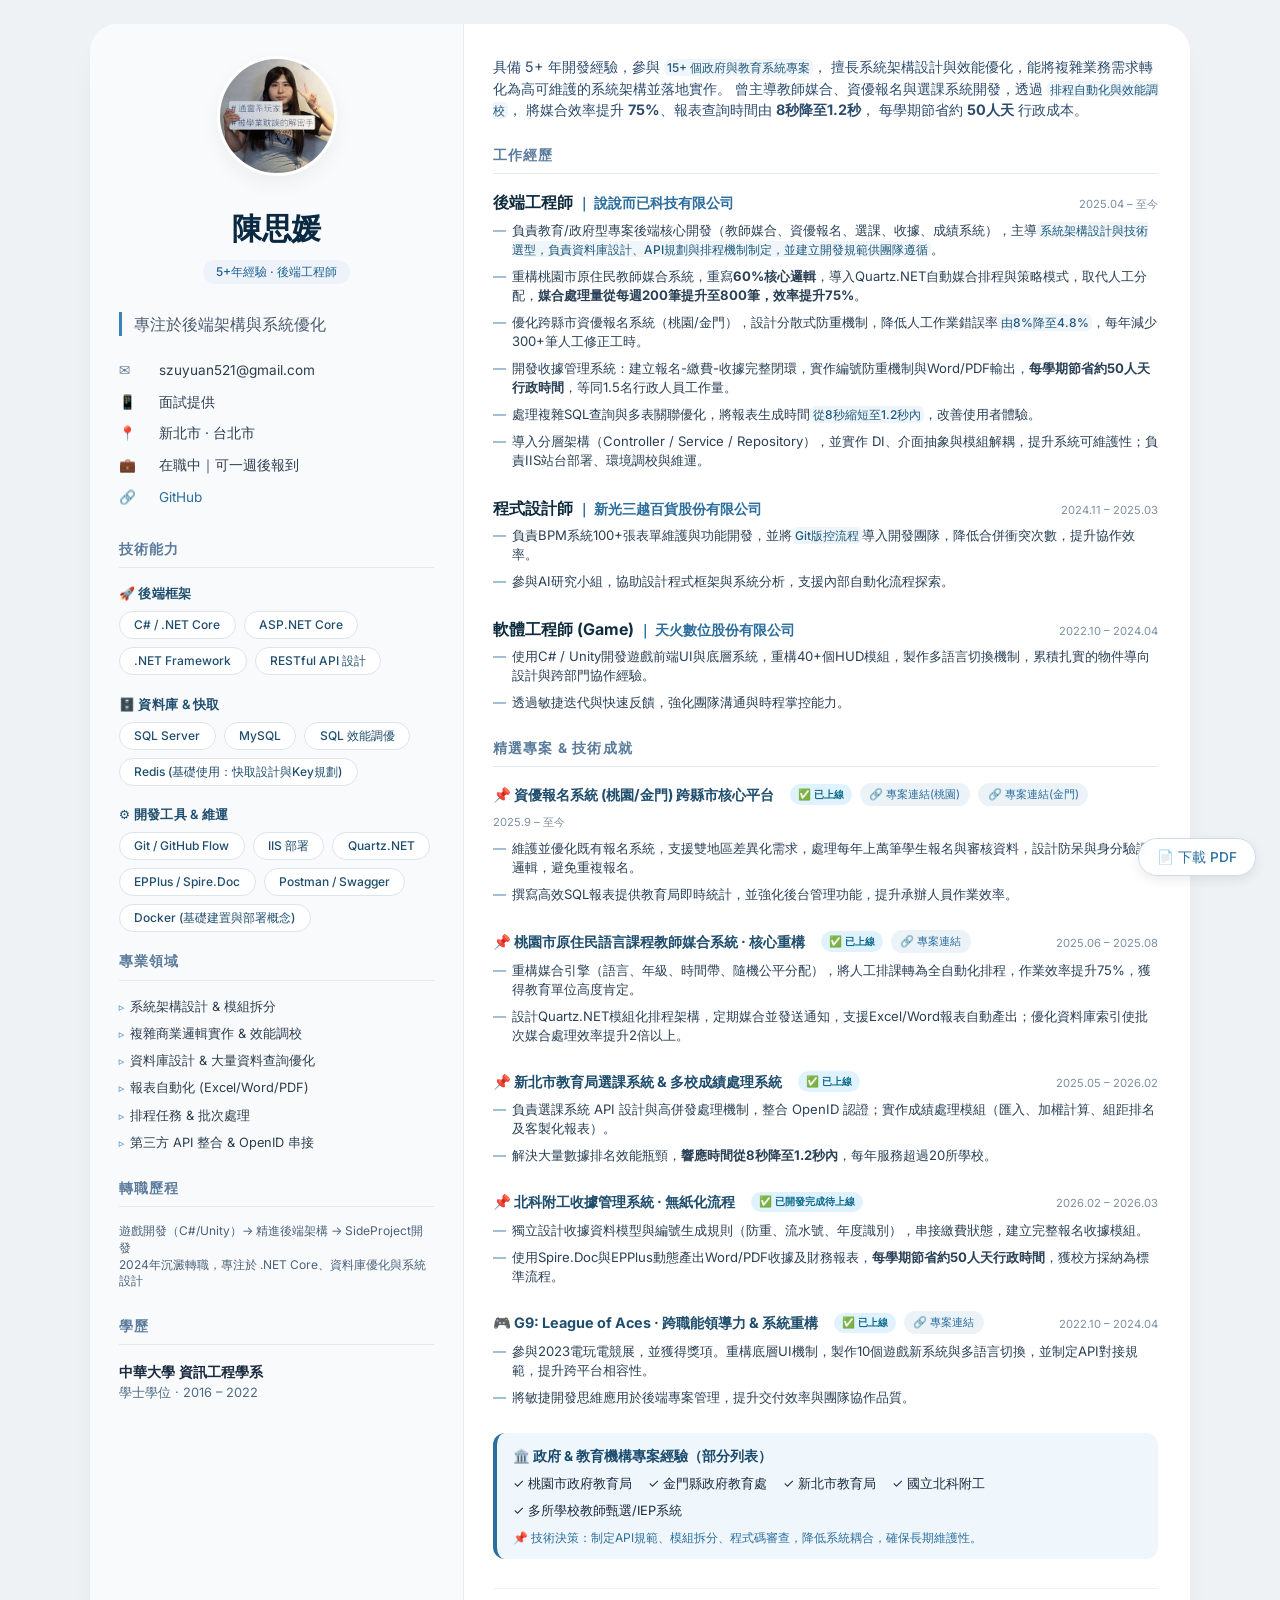
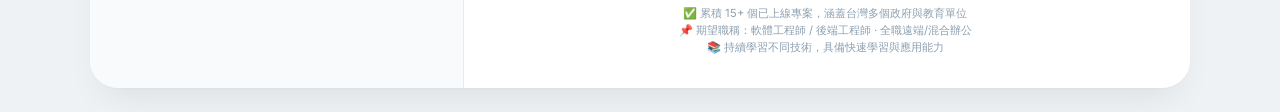
==== commit 17e2fd69: "[!] 刪除履歷.html，重新更新 index.html" ====
--- a/index.html
+++ b/index.html
@@ -410,7 +410,7 @@
             <div style="text-align: center">
               <span class="badge">5+年經驗 · 後端工程師</span>
             </div>
-            <div class="title">專注於 .NET 後端架構與系統優化</div>
+            <div class="title">專注於後端架構與系統優化</div>
           </div>
 
           <div class="contact-info">
@@ -493,7 +493,7 @@
               line-height: 1.4;
             "
           >
-            遊戲開發（C#/Unity）→ 自學後端架構 → SideProject開發<br />
+            遊戲開發（C#/Unity）→ 精進後端架構 → SideProject開發<br />
             2024年沉澱轉職，專注於 .NET Core、資料庫優化與系統設計
           </div>
 
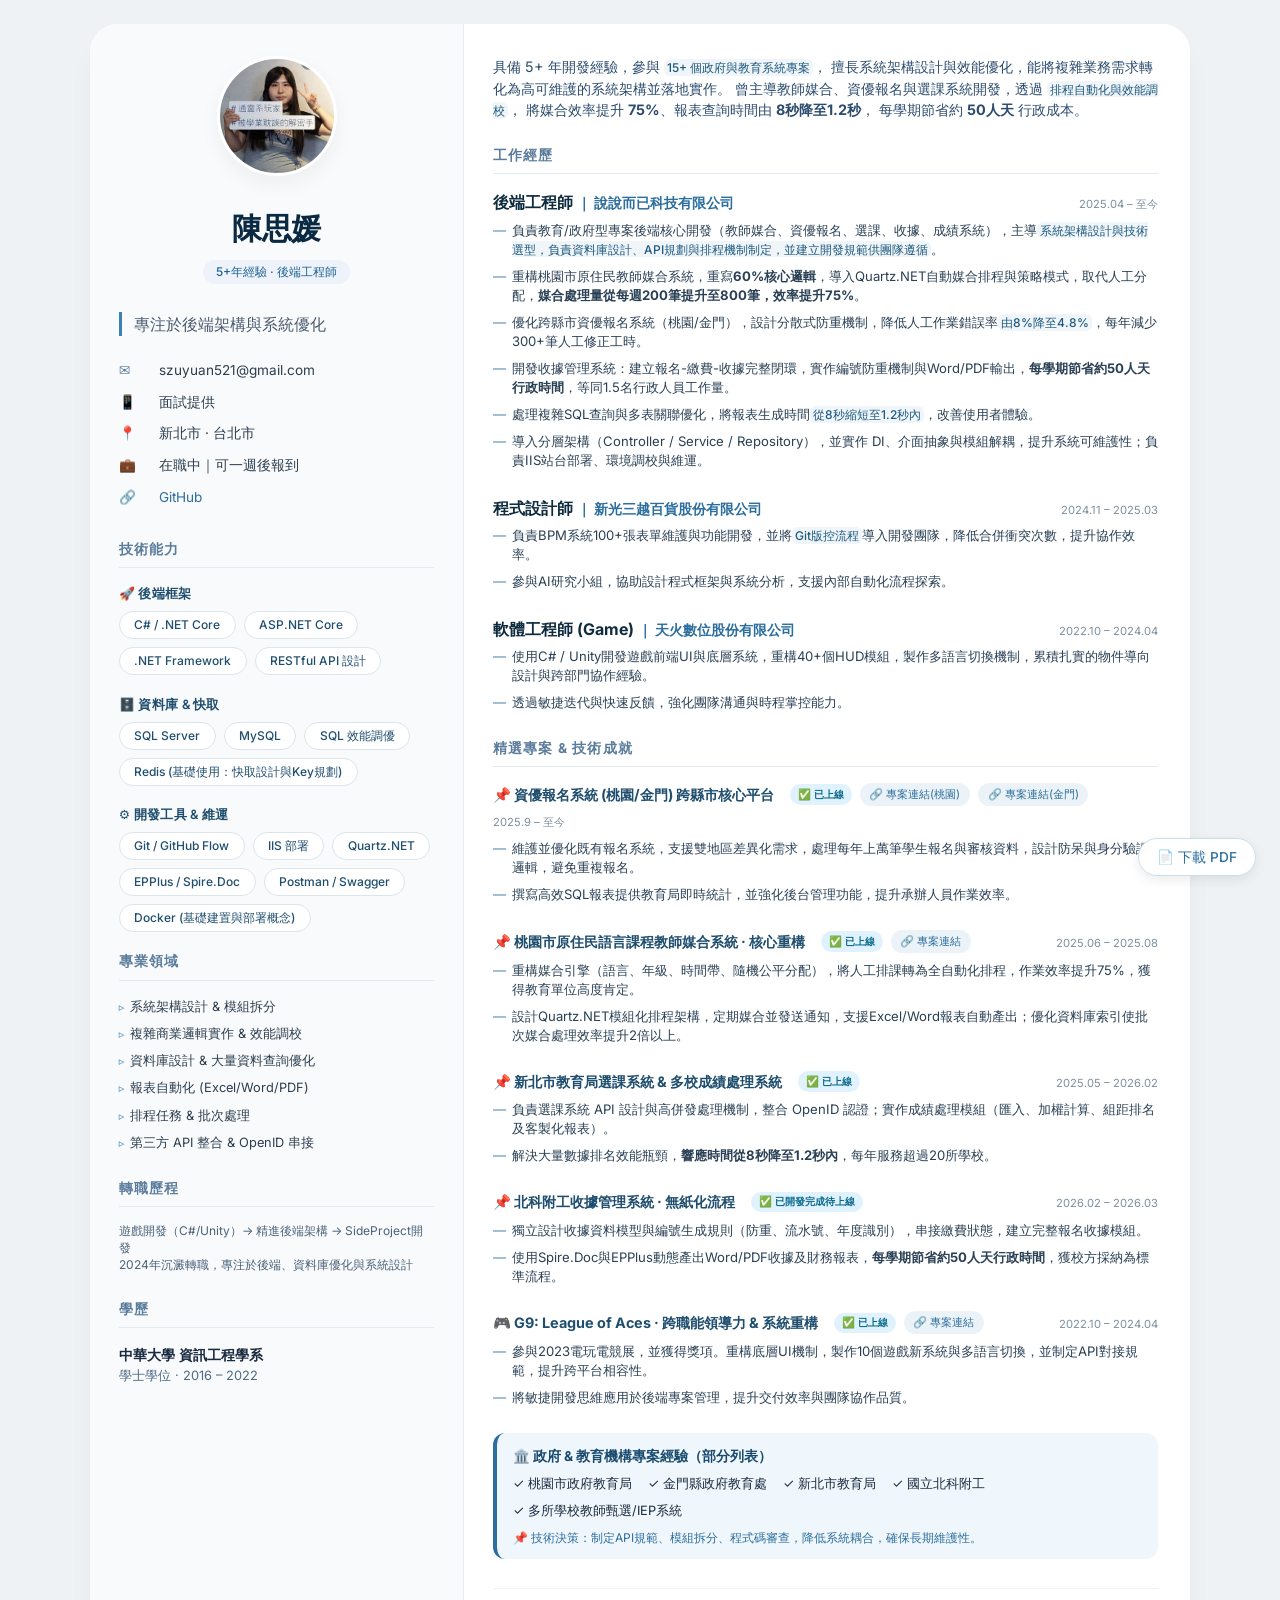
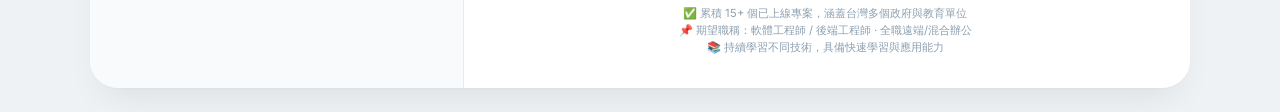
==== commit e7248e2e: "[!] 更新轉職歷程" ====
--- a/index.html
+++ b/index.html
@@ -494,7 +494,7 @@
             "
           >
             遊戲開發（C#/Unity）→ 精進後端架構 → SideProject開發<br />
-            2024年沉澱轉職，專注於 .NET Core、資料庫優化與系統設計
+            2024年沉澱轉職，專注於後端、資料庫優化與系統設計
           </div>
 
           <div class="section-title">學歷</div>
